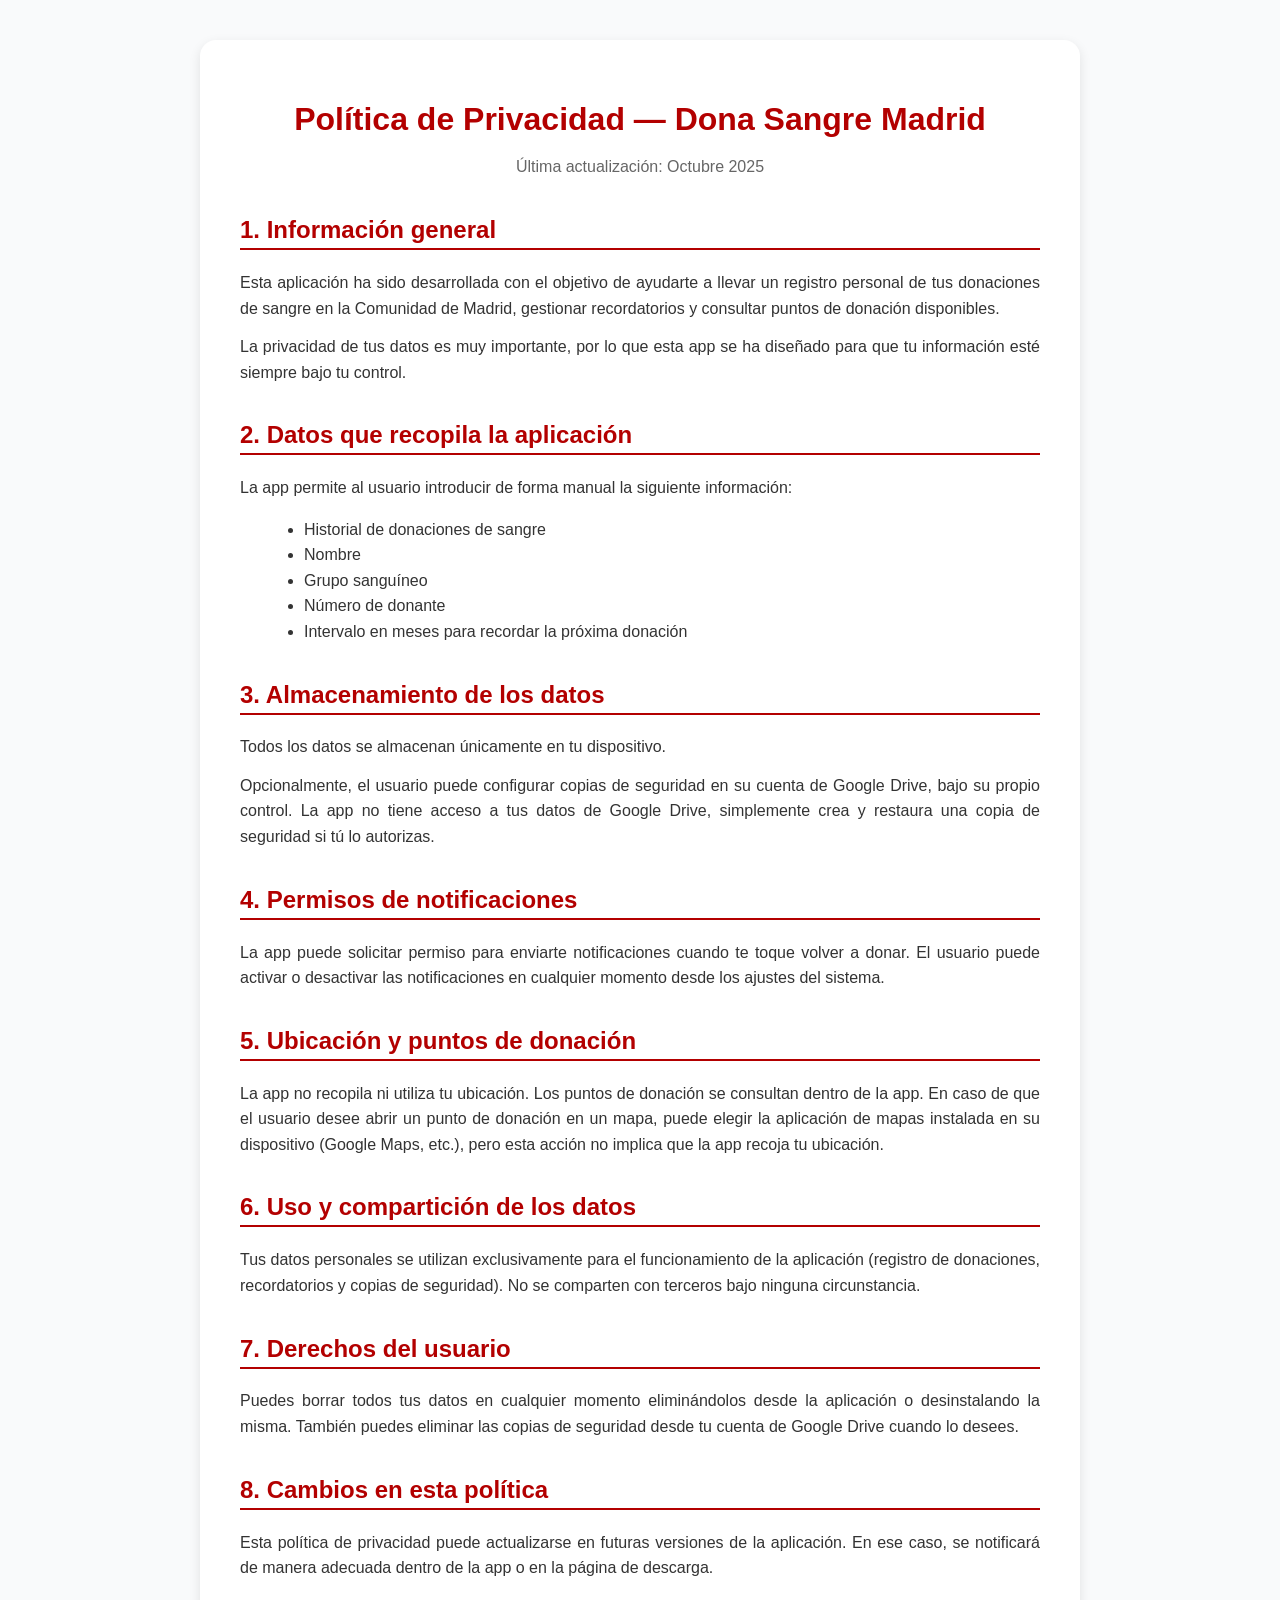
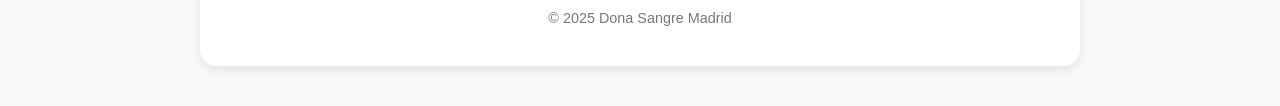
==== privacy.html @ d6a0627e "Initial webpage content" ====
<!doctype html>
<html lang="es">
<head>
  <meta charset="utf-8">
  <title>Política de Privacidad — Dona Sangre Madrid</title>
  <style>
    body {
      font-family: "Segoe UI", Roboto, Helvetica, Arial, sans-serif;
      background-color: #f9fafb;
      color: #333;
      margin: 0;
      padding: 0;
      display: flex;
      justify-content: center;
      align-items: flex-start;
      min-height: 100vh;
    }

    main {
      max-width: 800px;
      background: #fff;
      padding: 40px;
      margin: 40px 20px;
      border-radius: 16px;
      box-shadow: 0 4px 12px rgba(0,0,0,0.1);
      text-align: left;
    }

    h1 {
      text-align: center;
      color: #b30000;
      margin-bottom: 0.5em;
    }

    h2 {
      color: #b30000;
      border-bottom: 2px solid #b30000;
      padding-bottom: 4px;
      margin-top: 1.5em;
    }

    p {
      line-height: 1.6;
      margin: 0.8em 0;
      text-align: justify;
    }

    ul {
      margin-left: 1.5em;
      line-height: 1.6;
    }

    p:last-of-type {
      margin-bottom: 0;
    }

    small {
      display: block;
      text-align: center;
      color: #777;
      margin-top: 2em;
      font-size: 0.9em;
    }

    @media (max-width: 600px) {
      main {
        padding: 25px;
      }
      h1 {
        font-size: 1.6em;
      }
      h2 {
        font-size: 1.2em;
      }
    }
  </style>
</head>
<body>
  <main>
    <h1>Política de Privacidad — Dona Sangre Madrid</h1>
    <p style="text-align:center; color:#666;">Última actualización: Octubre 2025</p>

    <h2>1. Información general</h2>
    <p>Esta aplicación ha sido desarrollada con el objetivo de ayudarte a llevar un registro personal de tus donaciones de sangre en la Comunidad de Madrid, gestionar recordatorios y consultar puntos de donación disponibles.</p>
    <p>La privacidad de tus datos es muy importante, por lo que esta app se ha diseñado para que tu información esté siempre bajo tu control.</p>

    <h2>2. Datos que recopila la aplicación</h2>
    <p>La app permite al usuario introducir de forma manual la siguiente información:</p>
    <ul>
      <li>Historial de donaciones de sangre</li>
      <li>Nombre</li>
      <li>Grupo sanguíneo</li>
      <li>Número de donante</li>
      <li>Intervalo en meses para recordar la próxima donación</li>
    </ul>

    <h2>3. Almacenamiento de los datos</h2>
    <p>Todos los datos se almacenan únicamente en tu dispositivo.</p>
    <p>Opcionalmente, el usuario puede configurar copias de seguridad en su cuenta de Google Drive, bajo su propio control. La app no tiene acceso a tus datos de Google Drive, simplemente crea y restaura una copia de seguridad si tú lo autorizas.</p>

    <h2>4. Permisos de notificaciones</h2>
    <p>La app puede solicitar permiso para enviarte notificaciones cuando te toque volver a donar. El usuario puede activar o desactivar las notificaciones en cualquier momento desde los ajustes del sistema.</p>

    <h2>5. Ubicación y puntos de donación</h2>
    <p>La app no recopila ni utiliza tu ubicación. Los puntos de donación se consultan dentro de la app. En caso de que el usuario desee abrir un punto de donación en un mapa, puede elegir la aplicación de mapas instalada en su dispositivo (Google Maps, etc.), pero esta acción no implica que la app recoja tu ubicación.</p>

    <h2>6. Uso y compartición de los datos</h2>
    <p>Tus datos personales se utilizan exclusivamente para el funcionamiento de la aplicación (registro de donaciones, recordatorios y copias de seguridad). No se comparten con terceros bajo ninguna circunstancia.</p>

    <h2>7. Derechos del usuario</h2>
    <p>Puedes borrar todos tus datos en cualquier momento eliminándolos desde la aplicación o desinstalando la misma. También puedes eliminar las copias de seguridad desde tu cuenta de Google Drive cuando lo desees.</p>

    <h2>8. Cambios en esta política</h2>
    <p>Esta política de privacidad puede actualizarse en futuras versiones de la aplicación. En ese caso, se notificará de manera adecuada dentro de la app o en la página de descarga.</p>

    <small>© 2025 Dona Sangre Madrid</small>
  </main>
</body>
</html>
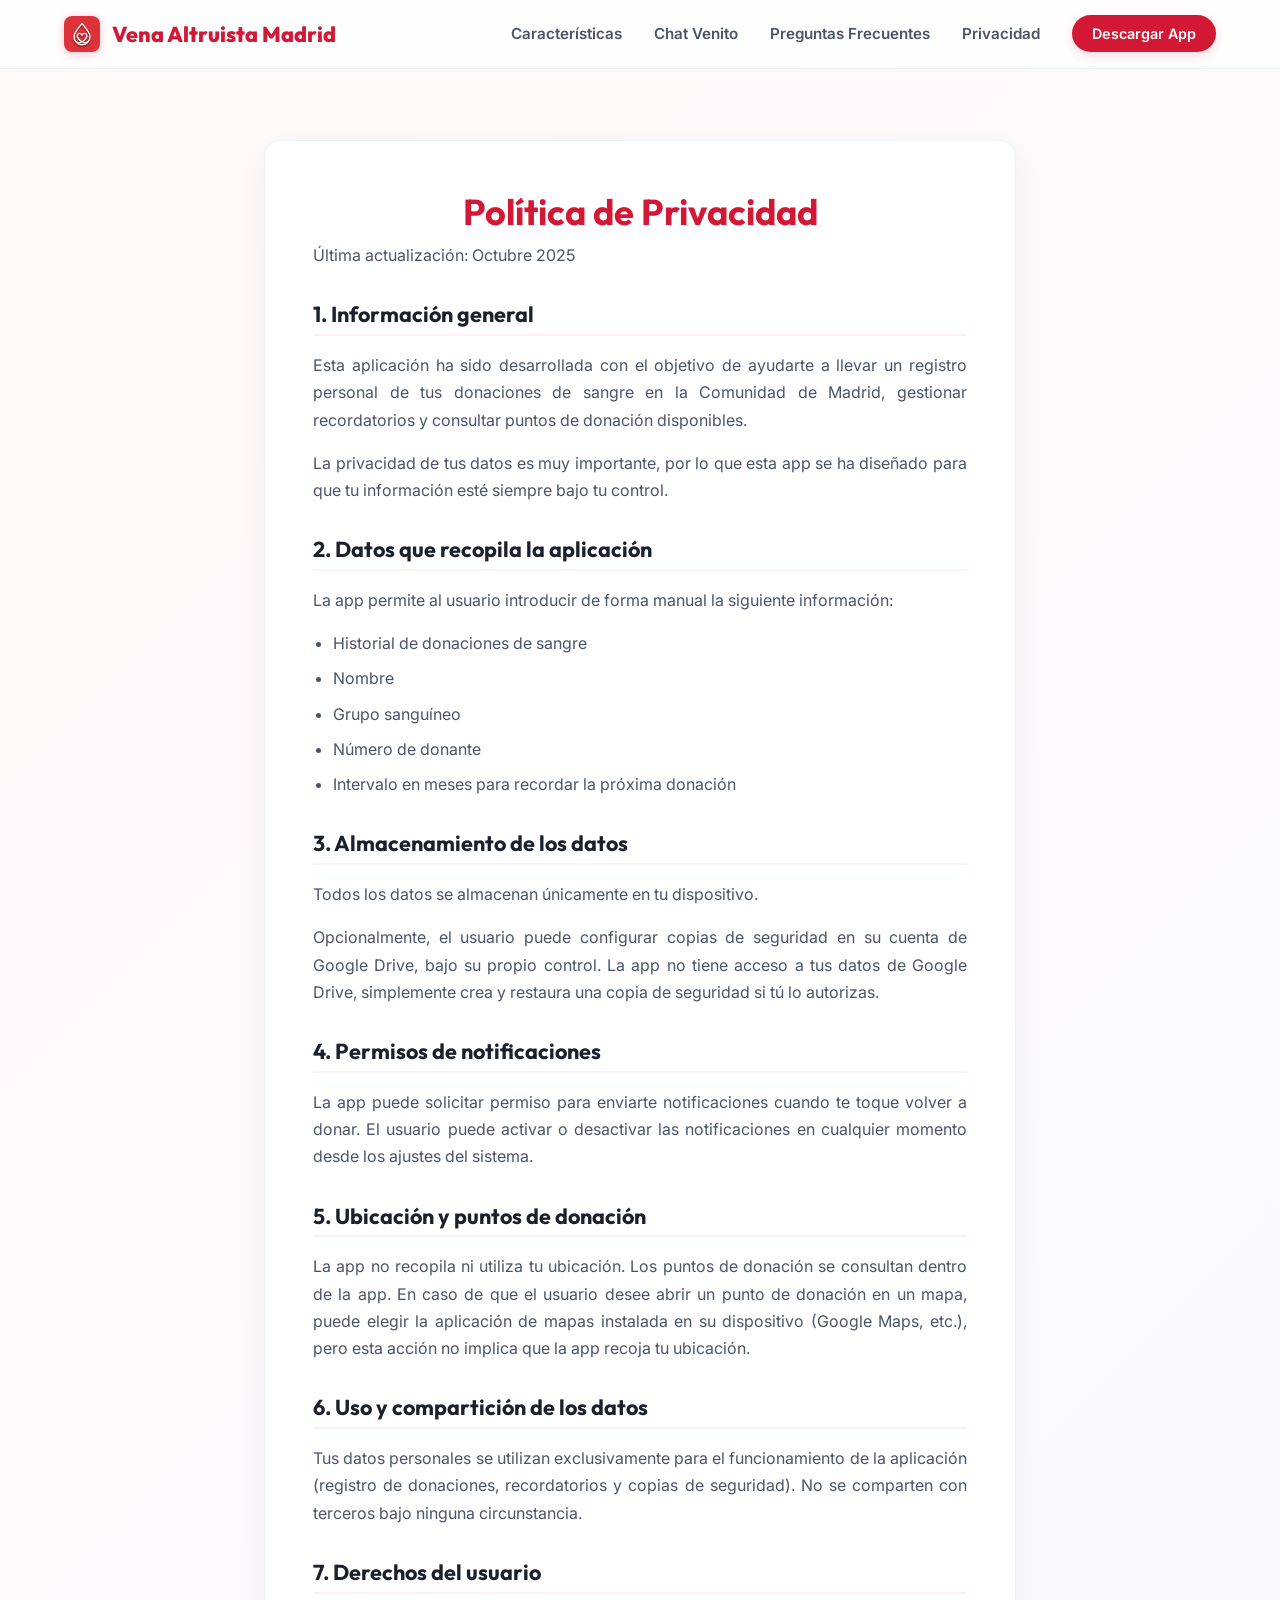
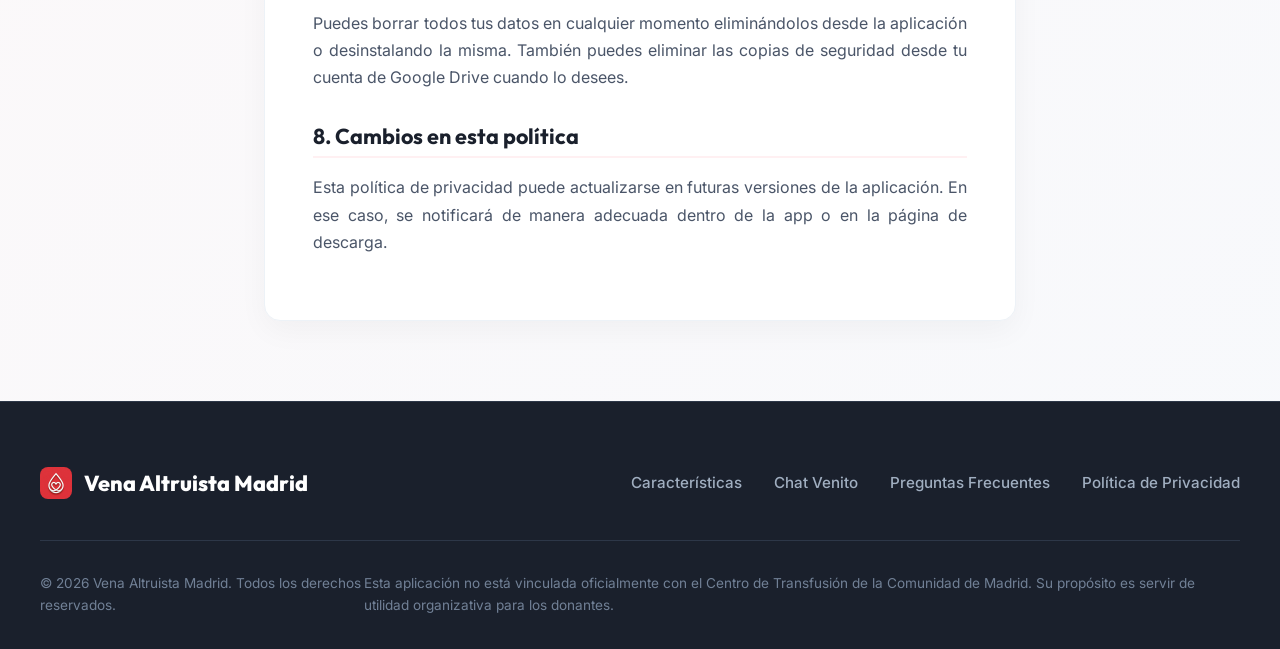
==== commit 24b5382b: "Add files via upload" ====
--- a/privacy.html
+++ b/privacy.html
@@ -1,119 +1,102 @@
-<!doctype html>
-<html lang="es">
-<head>
-  <meta charset="utf-8">
-  <title>Política de Privacidad — Dona Sangre Madrid</title>
-  <style>
-    body {
-      font-family: "Segoe UI", Roboto, Helvetica, Arial, sans-serif;
-      background-color: #f9fafb;
-      color: #333;
-      margin: 0;
-      padding: 0;
-      display: flex;
-      justify-content: center;
-      align-items: flex-start;
-      min-height: 100vh;
-    }
-
-    main {
-      max-width: 800px;
-      background: #fff;
-      padding: 40px;
-      margin: 40px 20px;
-      border-radius: 16px;
-      box-shadow: 0 4px 12px rgba(0,0,0,0.1);
-      text-align: left;
-    }
-
-    h1 {
-      text-align: center;
-      color: #b30000;
-      margin-bottom: 0.5em;
-    }
-
-    h2 {
-      color: #b30000;
-      border-bottom: 2px solid #b30000;
-      padding-bottom: 4px;
-      margin-top: 1.5em;
-    }
-
-    p {
-      line-height: 1.6;
-      margin: 0.8em 0;
-      text-align: justify;
-    }
-
-    ul {
-      margin-left: 1.5em;
-      line-height: 1.6;
-    }
-
-    p:last-of-type {
-      margin-bottom: 0;
-    }
-
-    small {
-      display: block;
-      text-align: center;
-      color: #777;
-      margin-top: 2em;
-      font-size: 0.9em;
-    }
-
-    @media (max-width: 600px) {
-      main {
-        padding: 25px;
-      }
-      h1 {
-        font-size: 1.6em;
-      }
-      h2 {
-        font-size: 1.2em;
-      }
-    }
-  </style>
-</head>
-<body>
-  <main>
-    <h1>Política de Privacidad — Dona Sangre Madrid</h1>
-    <p style="text-align:center; color:#666;">Última actualización: Octubre 2025</p>
-
-    <h2>1. Información general</h2>
-    <p>Esta aplicación ha sido desarrollada con el objetivo de ayudarte a llevar un registro personal de tus donaciones de sangre en la Comunidad de Madrid, gestionar recordatorios y consultar puntos de donación disponibles.</p>
-    <p>La privacidad de tus datos es muy importante, por lo que esta app se ha diseñado para que tu información esté siempre bajo tu control.</p>
-
-    <h2>2. Datos que recopila la aplicación</h2>
-    <p>La app permite al usuario introducir de forma manual la siguiente información:</p>
-    <ul>
-      <li>Historial de donaciones de sangre</li>
-      <li>Nombre</li>
-      <li>Grupo sanguíneo</li>
-      <li>Número de donante</li>
-      <li>Intervalo en meses para recordar la próxima donación</li>
-    </ul>
-
-    <h2>3. Almacenamiento de los datos</h2>
-    <p>Todos los datos se almacenan únicamente en tu dispositivo.</p>
-    <p>Opcionalmente, el usuario puede configurar copias de seguridad en su cuenta de Google Drive, bajo su propio control. La app no tiene acceso a tus datos de Google Drive, simplemente crea y restaura una copia de seguridad si tú lo autorizas.</p>
-
-    <h2>4. Permisos de notificaciones</h2>
-    <p>La app puede solicitar permiso para enviarte notificaciones cuando te toque volver a donar. El usuario puede activar o desactivar las notificaciones en cualquier momento desde los ajustes del sistema.</p>
-
-    <h2>5. Ubicación y puntos de donación</h2>
-    <p>La app no recopila ni utiliza tu ubicación. Los puntos de donación se consultan dentro de la app. En caso de que el usuario desee abrir un punto de donación en un mapa, puede elegir la aplicación de mapas instalada en su dispositivo (Google Maps, etc.), pero esta acción no implica que la app recoja tu ubicación.</p>
-
-    <h2>6. Uso y compartición de los datos</h2>
-    <p>Tus datos personales se utilizan exclusivamente para el funcionamiento de la aplicación (registro de donaciones, recordatorios y copias de seguridad). No se comparten con terceros bajo ninguna circunstancia.</p>
-
-    <h2>7. Derechos del usuario</h2>
-    <p>Puedes borrar todos tus datos en cualquier momento eliminándolos desde la aplicación o desinstalando la misma. También puedes eliminar las copias de seguridad desde tu cuenta de Google Drive cuando lo desees.</p>
-
-    <h2>8. Cambios en esta política</h2>
-    <p>Esta política de privacidad puede actualizarse en futuras versiones de la aplicación. En ese caso, se notificará de manera adecuada dentro de la app o en la página de descarga.</p>
-
-    <small>© 2025 Dona Sangre Madrid</small>
-  </main>
-</body>
-</html>
+<!doctype html>
+<html lang="es">
+<head>
+  <meta charset="utf-8">
+  <meta name="viewport" content="width=device-width, initial-scale=1.0">
+  
+  <!-- SEO Meta Tags -->
+  <title>Política de Privacidad — Vena Altruista Madrid</title>
+  <meta name="description" content="Política de privacidad de la aplicación Vena Altruista Madrid. Tu privacidad es lo primero: conoce cómo tratamos tus datos de forma 100% local.">
+  <meta name="robots" content="noindex, follow">
+  <link rel="canonical" href="https://carlisoft.github.io/Web-DonaSangreMadrid/privacy.html">
+
+  <!-- Favicon -->
+  <link rel="icon" type="image/jpeg" href="logo.jpg">
+
+  <!-- Local Premium Styling -->
+  <link rel="stylesheet" href="styles.css">
+</head>
+<body>
+
+  <!-- Navigation -->
+  <header>
+    <div class="nav-container">
+      <a href="./index.html" class="logo">
+        <img src="logo.jpg" alt="Vena Altruista Madrid Logo" style="width: 36px; height: 36px; border-radius: 8px; object-fit: cover; box-shadow: 0 2px 8px rgba(211, 24, 53, 0.25);">
+        <span>Vena Altruista Madrid</span>
+      </a>
+      <ul class="nav-menu">
+        <li><a href="./index.html#features" class="nav-link">Características</a></li>
+        <li><a href="./index.html#venito" class="nav-link">Chat Venito</a></li>
+        <li><a href="./index.html#faq" class="nav-link">Preguntas Frecuentes</a></li>
+        <li><a href="./privacy.html" class="nav-link">Privacidad</a></li>
+        <li><a href="https://play.google.com/store/apps/details?id=com.carlisoft.donasangremadrid" target="_blank" rel="noopener" class="nav-btn">Descargar App</a></li>
+      </ul>
+    </div>
+  </header>
+
+  <!-- Legal Main Section -->
+  <main class="legal-main">
+    <article class="legal-card">
+      <h1>Política de Privacidad</h1>
+      <p class="legal-date">Última actualización: Octubre 2025</p>
+
+      <h2>1. Información general</h2>
+      <p>Esta aplicación ha sido desarrollada con el objetivo de ayudarte a llevar un registro personal de tus donaciones de sangre en la Comunidad de Madrid, gestionar recordatorios y consultar puntos de donación disponibles.</p>
+      <p>La privacidad de tus datos es muy importante, por lo que esta app se ha diseñado para que tu información esté siempre bajo tu control.</p>
+
+      <h2>2. Datos que recopila la aplicación</h2>
+      <p>La app permite al usuario introducir de forma manual la siguiente información:</p>
+      <ul>
+        <li>Historial de donaciones de sangre</li>
+        <li>Nombre</li>
+        <li>Grupo sanguíneo</li>
+        <li>Número de donante</li>
+        <li>Intervalo en meses para recordar la próxima donación</li>
+      </ul>
+
+      <h2>3. Almacenamiento de los datos</h2>
+      <p>Todos los datos se almacenan únicamente en tu dispositivo.</p>
+      <p>Opcionalmente, el usuario puede configurar copias de seguridad en su cuenta de Google Drive, bajo su propio control. La app no tiene acceso a tus datos de Google Drive, simplemente crea y restaura una copia de seguridad si tú lo autorizas.</p>
+
+      <h2>4. Permisos de notificaciones</h2>
+      <p>La app puede solicitar permiso para enviarte notificaciones cuando te toque volver a donar. El usuario puede activar o desactivar las notificaciones en cualquier momento desde los ajustes del sistema.</p>
+
+      <h2>5. Ubicación y puntos de donación</h2>
+      <p>La app no recopila ni utiliza tu ubicación. Los puntos de donación se consultan dentro de la app. En caso de que el usuario desee abrir un punto de donación en un mapa, puede elegir la aplicación de mapas instalada en su dispositivo (Google Maps, etc.), pero esta acción no implica que la app recoja tu ubicación.</p>
+
+      <h2>6. Uso y compartición de los datos</h2>
+      <p>Tus datos personales se utilizan exclusivamente para el funcionamiento de la aplicación (registro de donaciones, recordatorios y copias de seguridad). No se comparten con terceros bajo ninguna circunstancia.</p>
+
+      <h2>7. Derechos del usuario</h2>
+      <p>Puedes borrar todos tus datos en cualquier momento eliminándolos desde la aplicación o desinstalando la misma. También puedes eliminar las copias de seguridad desde tu cuenta de Google Drive cuando lo desees.</p>
+
+      <h2>8. Cambios en esta política</h2>
+      <p>Esta política de privacidad puede actualizarse en futuras versiones de la aplicación. En ese caso, se notificará de manera adecuada dentro de la app o en la página de descarga.</p>
+    </article>
+  </main>
+
+  <!-- Footer -->
+  <footer>
+    <div class="footer-container">
+      <div class="footer-top">
+        <div class="footer-logo">
+          <img src="logo.jpg" alt="Vena Altruista Madrid Logo" style="width: 32px; height: 32px; border-radius: 8px; object-fit: cover;">
+          <span>Vena Altruista Madrid</span>
+        </div>
+        <div class="footer-links">
+          <a href="./index.html#features" class="footer-link">Características</a>
+          <a href="./index.html#venito" class="footer-link">Chat Venito</a>
+          <a href="./index.html#faq" class="footer-link">Preguntas Frecuentes</a>
+          <a href="./privacy.html" class="footer-link">Política de Privacidad</a>
+        </div>
+      </div>
+      <div class="footer-bottom">
+        <p>&copy; 2026 Vena Altruista Madrid. Todos los derechos reservados.</p>
+        <p>Esta aplicación no está vinculada oficialmente con el Centro de Transfusión de la Comunidad de Madrid. Su propósito es servir de utilidad organizativa para los donantes.</p>
+      </div>
+    </div>
+  </footer>
+
+</body>
+</html>
--- a/styles.css
+++ b/styles.css
@@ -0,0 +1,715 @@
+/* Dona Sangre Madrid - Design System & Styles */
+@import url('https://fonts.googleapis.com/css2?family=Inter:wght@300;400;500;600;700&family=Outfit:wght@400;500;600;700;800&display=swap');
+
+:root {
+  --primary: #d31835;
+  --primary-hover: #b00f27;
+  --primary-light: #fff0f2;
+  --primary-glow: rgba(211, 24, 53, 0.15);
+  --bg-gradient: linear-gradient(135deg, #fef8f8 0%, #f7f9fc 100%);
+  --text-primary: #1a202c;
+  --text-secondary: #4a5568;
+  --text-muted: #718096;
+  --card-bg: #ffffff;
+  --card-shadow: 0 10px 30px rgba(0, 0, 0, 0.04);
+  --card-shadow-hover: 0 20px 40px rgba(211, 24, 53, 0.08);
+  --nav-bg: rgba(255, 255, 255, 0.85);
+  --border-color: #edf2f7;
+  --max-width: 1200px;
+  --radius-lg: 24px;
+  --radius-md: 16px;
+  --radius-sm: 8px;
+  --transition: all 0.3s cubic-bezier(0.4, 0, 0.2, 1);
+}
+
+/* Reset */
+* {
+  box-sizing: border-box;
+  margin: 0;
+  padding: 0;
+}
+
+html {
+  scroll-behavior: smooth;
+}
+
+body {
+  font-family: 'Inter', -apple-system, BlinkMacSystemFont, "Segoe UI", Roboto, Helvetica, Arial, sans-serif;
+  background: var(--bg-gradient);
+  color: var(--text-primary);
+  line-height: 1.6;
+  overflow-x: hidden;
+  -webkit-font-smoothing: antialiased;
+}
+
+h1, h2, h3 {
+  font-family: 'Outfit', sans-serif;
+  font-weight: 700;
+  color: var(--text-primary);
+  line-height: 1.25;
+}
+
+a {
+  color: var(--primary);
+  text-decoration: none;
+  transition: var(--transition);
+}
+
+a:hover {
+  color: var(--primary-hover);
+}
+
+/* Header & Navigation */
+header {
+  position: fixed;
+  top: 0;
+  left: 0;
+  width: 100%;
+  z-index: 1000;
+  background: var(--nav-bg);
+  backdrop-filter: blur(12px);
+  -webkit-backdrop-filter: blur(12px);
+  border-bottom: 1px solid var(--border-color);
+  transition: var(--transition);
+}
+
+.nav-container {
+  max-width: var(--max-width);
+  margin: 0 auto;
+  padding: 16px 24px;
+  display: flex;
+  justify-content: space-between;
+  align-items: center;
+}
+
+.logo {
+  display: flex;
+  align-items: center;
+  gap: 12px;
+  font-family: 'Outfit', sans-serif;
+  font-size: 1.35rem;
+  font-weight: 800;
+  color: var(--primary);
+}
+
+.logo svg {
+  fill: var(--primary);
+  width: 32px;
+  height: 32px;
+  filter: drop-shadow(0 2px 4px rgba(211, 24, 53, 0.2));
+  animation: heartbeat 1.5s infinite alternate;
+}
+
+@keyframes heartbeat {
+  0% { transform: scale(1); }
+  100% { transform: scale(1.08); }
+}
+
+.nav-menu {
+  display: flex;
+  gap: 32px;
+  list-style: none;
+  align-items: center;
+}
+
+.nav-link {
+  font-weight: 600;
+  font-size: 0.95rem;
+  color: var(--text-secondary);
+}
+
+.nav-link:hover {
+  color: var(--primary);
+}
+
+.nav-btn {
+  background: var(--primary);
+  color: white;
+  padding: 10px 20px;
+  border-radius: 50px;
+  font-weight: 600;
+  font-size: 0.9rem;
+  box-shadow: 0 4px 12px var(--primary-glow);
+}
+
+.nav-btn:hover {
+  background: var(--primary-hover);
+  color: white;
+  transform: translateY(-2px);
+}
+
+/* Hero Section */
+.hero {
+  padding: 160px 24px 80px;
+  max-width: var(--max-width);
+  margin: 0 auto;
+  display: grid;
+  grid-template-columns: 1.2fr 0.8fr;
+  gap: 64px;
+  align-items: center;
+}
+
+.hero-content {
+  display: flex;
+  flex-direction: column;
+  gap: 24px;
+}
+
+.badge {
+  display: inline-flex;
+  align-items: center;
+  align-self: flex-start;
+  gap: 8px;
+  background: var(--primary-light);
+  color: var(--primary);
+  padding: 6px 16px;
+  border-radius: 50px;
+  font-size: 0.85rem;
+  font-weight: 700;
+  text-transform: uppercase;
+  letter-spacing: 1px;
+}
+
+.hero-title {
+  font-size: 3.5rem;
+  letter-spacing: -0.02em;
+}
+
+.hero-title span {
+  color: var(--primary);
+  position: relative;
+  display: inline-block;
+}
+
+.hero-title span::after {
+  content: '';
+  position: absolute;
+  bottom: 4px;
+  left: 0;
+  width: 100%;
+  height: 8px;
+  background: var(--primary-glow);
+  z-index: -1;
+  border-radius: 4px;
+}
+
+.hero-desc {
+  font-size: 1.2rem;
+  color: var(--text-secondary);
+  max-width: 580px;
+}
+
+.hero-ctas {
+  display: flex;
+  gap: 16px;
+  align-items: center;
+  margin-top: 12px;
+}
+
+.google-play-badge {
+  display: inline-block;
+  height: 56px;
+  transition: var(--transition);
+}
+
+.google-play-badge:hover {
+  transform: translateY(-4px);
+  filter: drop-shadow(0 8px 16px rgba(0,0,0,0.15));
+}
+
+.google-play-badge img {
+  height: 100%;
+  width: auto;
+}
+
+.btn-secondary {
+  height: 56px;
+  display: inline-flex;
+  align-items: center;
+  padding: 0 28px;
+  background: transparent;
+  border: 2px solid var(--border-color);
+  color: var(--text-secondary);
+  border-radius: 14px;
+  font-weight: 600;
+  transition: var(--transition);
+}
+
+.btn-secondary:hover {
+  border-color: var(--primary);
+  color: var(--primary);
+  background: var(--primary-light);
+  transform: translateY(-2px);
+}
+
+.hero-image {
+  position: relative;
+  display: flex;
+  justify-content: center;
+  align-items: center;
+}
+
+.hero-image-bg {
+  position: absolute;
+  width: 110%;
+  height: 110%;
+  background: radial-gradient(circle, var(--primary-glow) 0%, transparent 70%);
+  z-index: -1;
+  border-radius: 50%;
+}
+
+.hero-mockup {
+  max-width: 100%;
+  height: auto;
+  border-radius: 36px;
+  filter: drop-shadow(0 20px 40px rgba(0,0,0,0.12));
+  animation: float 6s ease-in-out infinite;
+}
+
+@keyframes float {
+  0%, 100% { transform: translateY(0); }
+  50% { transform: translateY(-15px); }
+}
+
+/* Features Section */
+.features-section {
+  padding: 80px 24px;
+  background: #ffffff;
+  border-top: 1px solid var(--border-color);
+  border-bottom: 1px solid var(--border-color);
+}
+
+.section-container {
+  max-width: var(--max-width);
+  margin: 0 auto;
+}
+
+.section-header {
+  text-align: center;
+  max-width: 700px;
+  margin: 0 auto 64px;
+  display: flex;
+  flex-direction: column;
+  gap: 16px;
+}
+
+.section-title {
+  font-size: 2.25rem;
+}
+
+.section-desc {
+  font-size: 1.1rem;
+  color: var(--text-secondary);
+}
+
+.features-grid {
+  display: grid;
+  grid-template-columns: repeat(auto-fit, minmax(280px, 1fr));
+  gap: 32px;
+}
+
+.feature-card {
+  background: var(--bg-gradient);
+  border: 1px solid var(--border-color);
+  border-radius: var(--radius-md);
+  padding: 40px 32px;
+  transition: var(--transition);
+  display: flex;
+  flex-direction: column;
+  gap: 20px;
+}
+
+.feature-card:hover {
+  transform: translateY(-8px);
+  background: #ffffff;
+  border-color: rgba(211, 24, 53, 0.2);
+  box-shadow: var(--card-shadow-hover);
+}
+
+.feature-icon-wrapper {
+  width: 56px;
+  height: 56px;
+  border-radius: 12px;
+  background: white;
+  display: flex;
+  align-items: center;
+  justify-content: center;
+  box-shadow: 0 4px 12px rgba(0,0,0,0.03);
+  color: var(--primary);
+  font-size: 1.5rem;
+  border: 1px solid var(--border-color);
+}
+
+.feature-card:hover .feature-icon-wrapper {
+  background: var(--primary);
+  color: white;
+  border-color: var(--primary);
+}
+
+.feature-card h3 {
+  font-size: 1.25rem;
+  font-weight: 700;
+}
+
+.feature-card p {
+  color: var(--text-secondary);
+  font-size: 0.95rem;
+  line-height: 1.6;
+}
+
+/* Call to Action Section */
+.cta-banner {
+  padding: 80px 24px;
+  max-width: var(--max-width);
+  margin: 40px auto;
+  background: linear-gradient(135deg, #1a202c 0%, #2d3748 100%);
+  border-radius: var(--radius-lg);
+  color: white;
+  text-align: center;
+  position: relative;
+  overflow: hidden;
+  box-shadow: 0 20px 40px rgba(0,0,0,0.15);
+}
+
+.cta-banner::before {
+  content: '';
+  position: absolute;
+  top: -150px;
+  right: -150px;
+  width: 300px;
+  height: 300px;
+  background: rgba(211, 24, 53, 0.15);
+  border-radius: 50%;
+  filter: blur(50px);
+}
+
+.cta-banner::after {
+  content: '';
+  position: absolute;
+  bottom: -150px;
+  left: -150px;
+  width: 300px;
+  height: 300px;
+  background: rgba(211, 24, 53, 0.15);
+  border-radius: 50%;
+  filter: blur(50px);
+}
+
+.cta-content {
+  position: relative;
+  z-index: 2;
+  max-width: 650px;
+  margin: 0 auto;
+  display: flex;
+  flex-direction: column;
+  gap: 24px;
+  align-items: center;
+}
+
+.cta-content h2 {
+  color: white;
+  font-size: 2.5rem;
+}
+
+.cta-content p {
+  color: #a0aec0;
+  font-size: 1.15rem;
+}
+
+/* FAQ or Info Section */
+.info-section {
+  padding: 80px 24px;
+  max-width: var(--max-width);
+  margin: 0 auto;
+}
+
+.faq-grid {
+  display: grid;
+  grid-template-columns: 1fr 1fr;
+  gap: 40px;
+  margin-top: 48px;
+}
+
+.faq-item {
+  background: var(--card-bg);
+  border: 1px solid var(--border-color);
+  border-radius: var(--radius-md);
+  padding: 32px;
+  box-shadow: var(--card-shadow);
+}
+
+.faq-item h3 {
+  font-size: 1.15rem;
+  margin-bottom: 12px;
+  color: var(--primary);
+  display: flex;
+  align-items: center;
+  gap: 10px;
+}
+
+.faq-item p {
+  color: var(--text-secondary);
+  font-size: 0.95rem;
+}
+
+/* Legal Document View */
+.legal-main {
+  padding-top: 140px;
+  padding-bottom: 80px;
+  max-width: 800px;
+  margin: 0 auto;
+  padding-left: 24px;
+  padding-right: 24px;
+}
+
+.legal-card {
+  background: #ffffff;
+  border: 1px solid var(--border-color);
+  border-radius: var(--radius-md);
+  padding: 48px;
+  box-shadow: var(--card-shadow);
+}
+
+.legal-card h1 {
+  font-size: 2.25rem;
+  color: var(--primary);
+  margin-bottom: 8px;
+  text-align: center;
+}
+
+.legal-date {
+  color: var(--text-muted);
+  text-align: center;
+  margin-bottom: 40px;
+  font-size: 0.95rem;
+}
+
+.legal-card h2 {
+  font-size: 1.35rem;
+  margin-top: 32px;
+  margin-bottom: 16px;
+  color: var(--text-primary);
+  border-bottom: 2px solid var(--primary-light);
+  padding-bottom: 6px;
+}
+
+.legal-card p, .legal-card ul {
+  color: var(--text-secondary);
+  font-size: 1rem;
+  line-height: 1.7;
+  margin-bottom: 16px;
+  text-align: justify;
+}
+
+.legal-card ul {
+  padding-left: 20px;
+  margin-bottom: 24px;
+}
+
+.legal-card li {
+  margin-bottom: 8px;
+}
+
+/* Footer */
+footer {
+  background: #1a202c;
+  color: #a0aec0;
+  padding: 64px 24px 32px;
+  border-top: 1px solid #2d3748;
+}
+
+.footer-container {
+  max-width: var(--max-width);
+  margin: 0 auto;
+  display: flex;
+  flex-direction: column;
+  gap: 40px;
+}
+
+.footer-top {
+  display: flex;
+  justify-content: space-between;
+  align-items: center;
+  flex-wrap: wrap;
+  gap: 24px;
+}
+
+.footer-logo {
+  display: flex;
+  align-items: center;
+  gap: 12px;
+  font-family: 'Outfit', sans-serif;
+  font-size: 1.35rem;
+  font-weight: 800;
+  color: white;
+}
+
+.footer-logo svg {
+  fill: var(--primary);
+  width: 32px;
+  height: 32px;
+}
+
+.footer-links {
+  display: flex;
+  gap: 32px;
+}
+
+.footer-link {
+  color: #a0aec0;
+  font-weight: 500;
+  font-size: 0.95rem;
+}
+
+.footer-link:hover {
+  color: white;
+}
+
+.footer-bottom {
+  display: flex;
+  justify-content: space-between;
+  align-items: center;
+  border-top: 1px solid #2d3748;
+  padding-top: 32px;
+  font-size: 0.85rem;
+  color: #718096;
+}
+
+/* Venito AI Section */
+.venito-section {
+  padding: 80px 24px;
+  max-width: var(--max-width);
+  margin: 0 auto;
+  display: grid;
+  grid-template-columns: 0.8fr 1.2fr;
+  gap: 64px;
+  align-items: center;
+}
+
+.venito-content {
+  display: flex;
+  flex-direction: column;
+  gap: 24px;
+}
+
+.venito-features {
+  list-style: none;
+  display: flex;
+  flex-direction: column;
+  gap: 16px;
+}
+
+.venito-features li {
+  display: flex;
+  gap: 12px;
+  align-items: flex-start;
+}
+
+.venito-features strong {
+  color: var(--primary);
+}
+
+.venito-mockup {
+  max-width: 100%;
+  height: auto;
+  border-radius: 36px;
+  filter: drop-shadow(0 20px 40px rgba(0,0,0,0.12));
+}
+
+/* Responsive adjustments */
+@media (max-width: 1024px) {
+  .hero {
+    grid-template-columns: 1fr;
+    text-align: center;
+    gap: 48px;
+    padding-top: 140px;
+  }
+  
+  .venito-section {
+    grid-template-columns: 1fr;
+    text-align: center;
+    gap: 48px;
+    padding-top: 40px;
+  }
+  
+  .venito-content {
+    align-items: center;
+  }
+  
+  .venito-features li {
+    text-align: left;
+  }
+  
+  .venito-mockup {
+    max-width: 320px;
+    order: 2;
+  }
+
+  .hero-content {
+    align-items: center;
+  }
+
+  .badge {
+    align-self: center;
+  }
+
+  .hero-title {
+    font-size: 2.75rem;
+  }
+
+  .hero-mockup {
+    max-width: 320px;
+  }
+
+  .faq-grid {
+    grid-template-columns: 1fr;
+    gap: 24px;
+  }
+}
+
+@media (max-width: 600px) {
+  .hero-title {
+    font-size: 2.25rem;
+  }
+
+  .hero-ctas {
+    flex-direction: column;
+    width: 100%;
+  }
+
+  .google-play-badge, .btn-secondary {
+    width: 100%;
+    max-width: 280px;
+    display: flex;
+    justify-content: center;
+  }
+
+  .google-play-badge img {
+    width: 100%;
+    height: auto;
+  }
+
+  .nav-menu {
+    display: none; /* simple hidden menu on mobile, or clean list */
+  }
+
+  .legal-card {
+    padding: 24px;
+  }
+
+  .footer-top {
+    flex-direction: column;
+    align-items: flex-start;
+  }
+
+  .footer-links {
+    flex-direction: column;
+    gap: 16px;
+  }
+
+  .footer-bottom {
+    flex-direction: column;
+    gap: 16px;
+    text-align: center;
+  }
+}
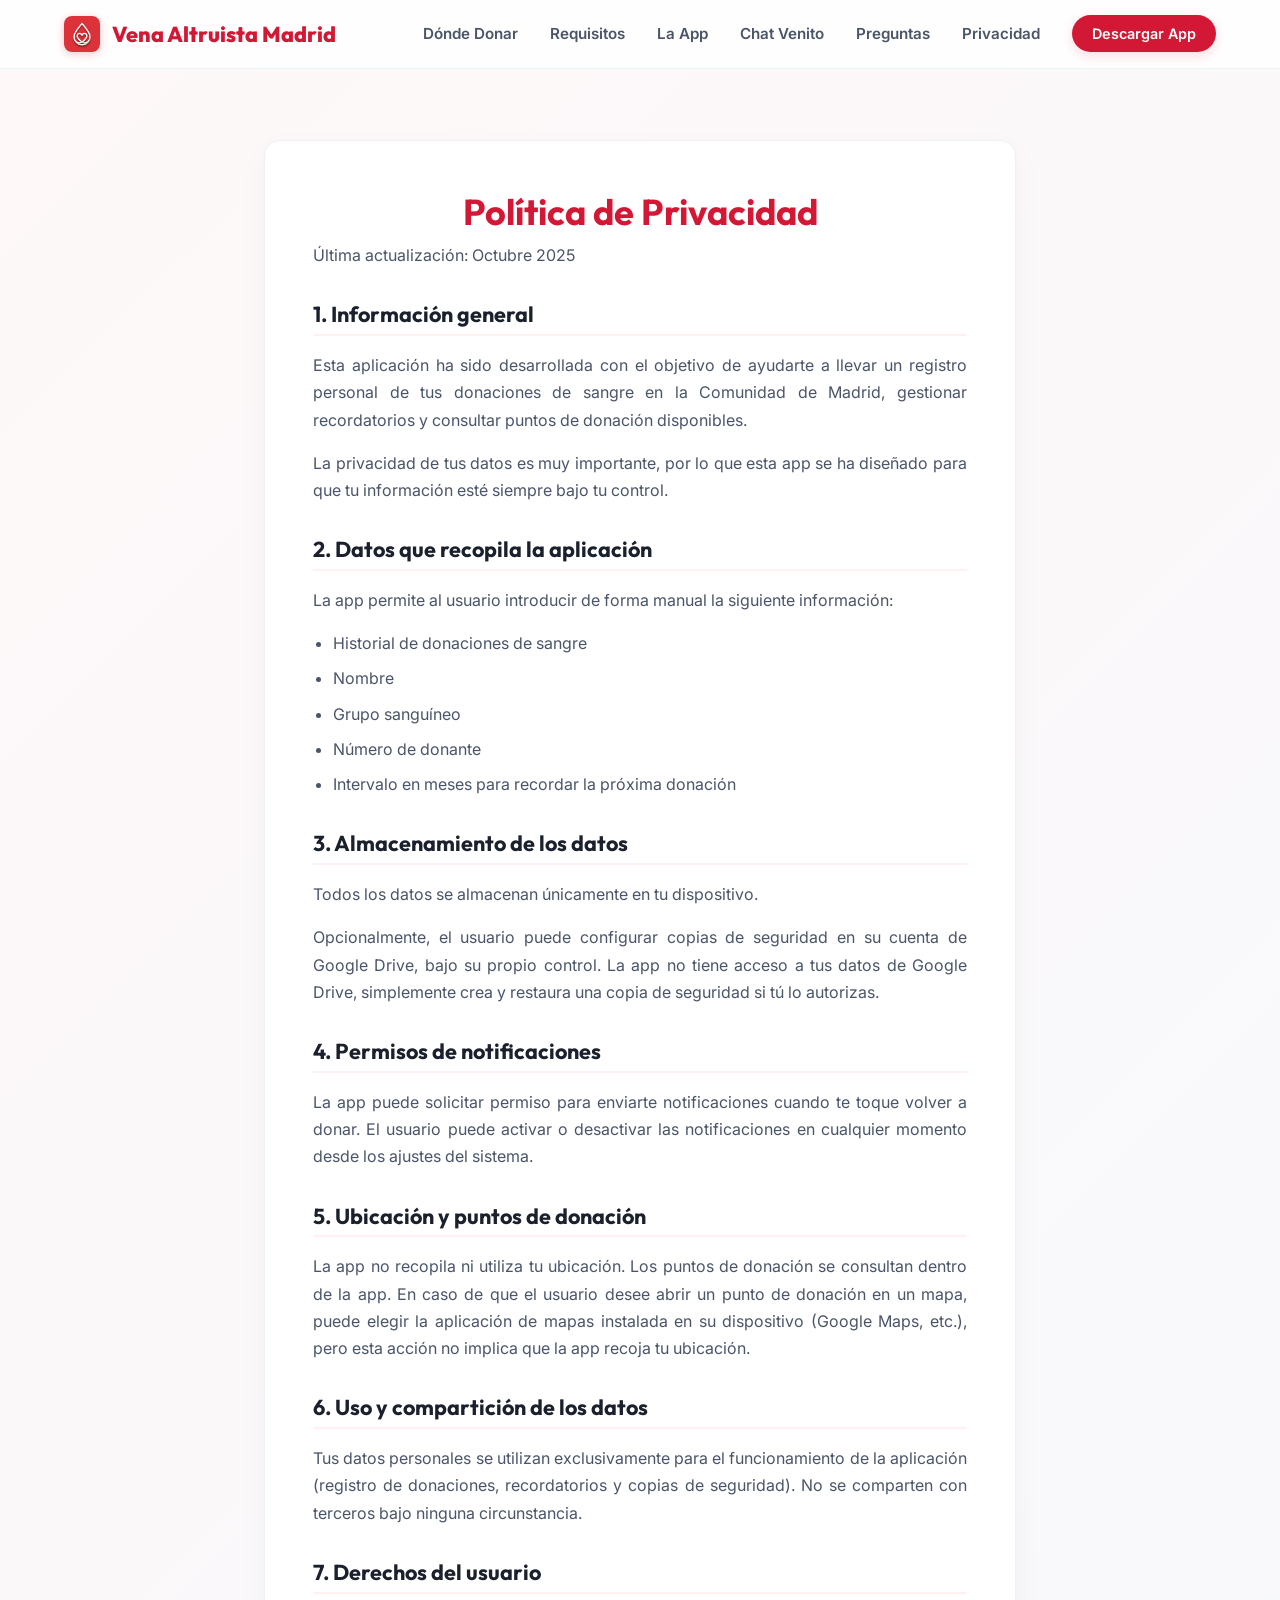
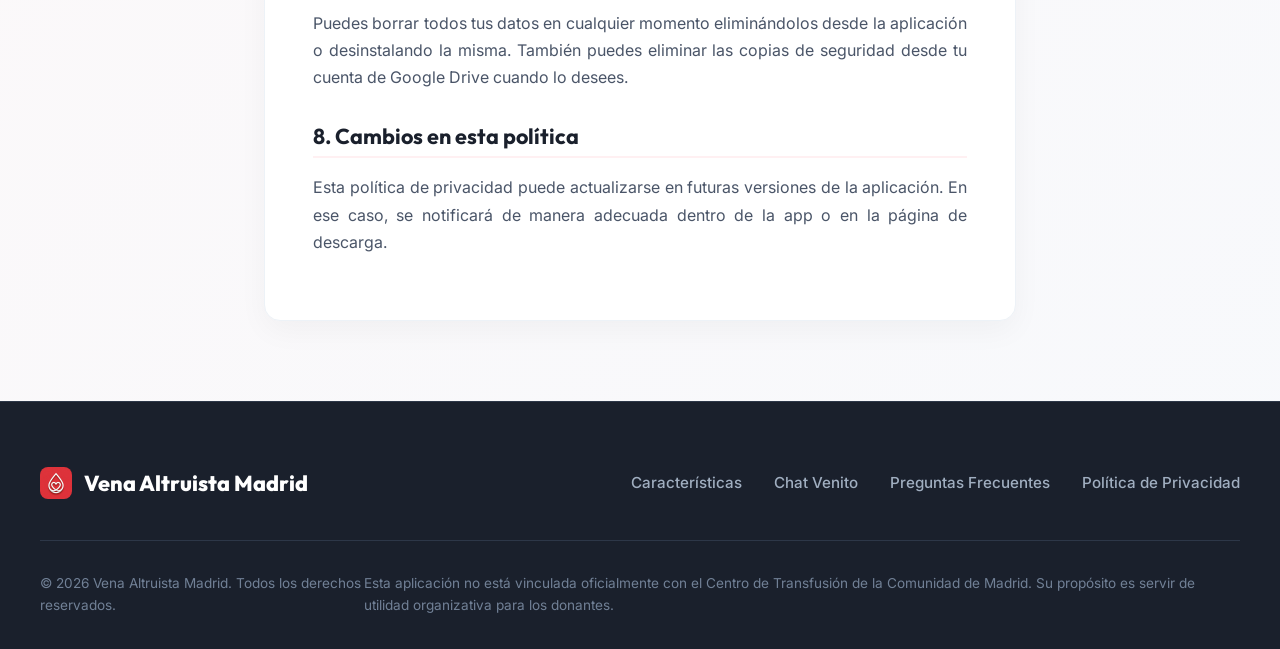
==== commit a9278ba1: "SEO: optimización para Dona Sangre Madrid, guía de puntos y sitemap" ====
--- a/privacy.html
+++ b/privacy.html
@@ -26,9 +26,11 @@
         <span>Vena Altruista Madrid</span>
       </a>
       <ul class="nav-menu">
-        <li><a href="./index.html#features" class="nav-link">Características</a></li>
+        <li><a href="./index.html#puntos" class="nav-link">Dónde Donar</a></li>
+        <li><a href="./index.html#requisitos" class="nav-link">Requisitos</a></li>
+        <li><a href="./index.html#features" class="nav-link">La App</a></li>
         <li><a href="./index.html#venito" class="nav-link">Chat Venito</a></li>
-        <li><a href="./index.html#faq" class="nav-link">Preguntas Frecuentes</a></li>
+        <li><a href="./index.html#faq" class="nav-link">Preguntas</a></li>
         <li><a href="./privacy.html" class="nav-link">Privacidad</a></li>
         <li><a href="https://play.google.com/store/apps/details?id=com.carlisoft.donasangremadrid" target="_blank" rel="noopener" class="nav-btn">Descargar App</a></li>
       </ul>
--- a/styles.css
+++ b/styles.css
@@ -80,6 +80,7 @@
   display: flex;
   justify-content: space-between;
   align-items: center;
+  position: relative;
 }
 
 .logo {
@@ -136,6 +137,41 @@
   background: var(--primary-hover);
   color: white;
   transform: translateY(-2px);
+}
+
+/* Hamburger toggle - hidden on desktop */
+.nav-toggle {
+  display: none;
+}
+
+.nav-burger {
+  display: none;
+  flex-direction: column;
+  justify-content: center;
+  gap: 5px;
+  width: 32px;
+  height: 32px;
+  cursor: pointer;
+  z-index: 1001;
+}
+
+.nav-burger span {
+  display: block;
+  width: 100%;
+  height: 3px;
+  background: var(--text-primary);
+  border-radius: 2px;
+  transition: var(--transition);
+}
+
+.nav-toggle:checked ~ .nav-burger span:nth-child(1) {
+  transform: translateY(8px) rotate(45deg);
+}
+.nav-toggle:checked ~ .nav-burger span:nth-child(2) {
+  opacity: 0;
+}
+.nav-toggle:checked ~ .nav-burger span:nth-child(3) {
+  transform: translateY(-8px) rotate(-45deg);
 }
 
 /* Hero Section */
@@ -682,15 +718,46 @@
     max-width: 280px;
     display: flex;
     justify-content: center;
+    height: auto;
   }
 
   .google-play-badge img {
     width: 100%;
     height: auto;
+    aspect-ratio: 250 / 60;
+    object-fit: contain;
+  }
+
+  .nav-burger {
+    display: flex;
   }
 
   .nav-menu {
-    display: none; /* simple hidden menu on mobile, or clean list */
+    display: flex;
+    flex-direction: column;
+    position: absolute;
+    top: 100%;
+    left: 0;
+    width: 100%;
+    background: var(--card-bg);
+    padding: 0 24px;
+    gap: 16px;
+    border-bottom: 1px solid var(--border-color);
+    box-shadow: var(--card-shadow);
+    max-height: 0;
+    overflow: hidden;
+    opacity: 0;
+    transition: var(--transition);
+  }
+
+  .nav-toggle:checked ~ .nav-menu {
+    max-height: 400px;
+    opacity: 1;
+    padding: 16px 24px 24px;
+  }
+
+  .nav-btn {
+    align-self: flex-start;
   }
 
   .legal-card {
@@ -713,3 +780,190 @@
     text-align: center;
   }
 }
+
+/* Madrid Donation Guide & SEO Components */
+.madrid-guide-section {
+  padding: 80px 24px;
+  background: #ffffff;
+  border-top: 1px solid var(--border-color);
+  border-bottom: 1px solid var(--border-color);
+}
+
+.madrid-stats-banner {
+  background: linear-gradient(135deg, var(--primary-light) 0%, #fff 100%);
+  border: 1px solid rgba(211, 24, 53, 0.15);
+  border-radius: var(--radius-md);
+  padding: 32px 40px;
+  display: flex;
+  align-items: center;
+  justify-content: space-between;
+  gap: 32px;
+  margin-bottom: 56px;
+  box-shadow: var(--card-shadow);
+}
+
+.madrid-stat-highlight {
+  display: flex;
+  flex-direction: column;
+  gap: 4px;
+}
+
+.madrid-stat-number {
+  font-family: 'Outfit', sans-serif;
+  font-size: 2.75rem;
+  font-weight: 800;
+  color: var(--primary);
+  line-height: 1;
+}
+
+.madrid-stat-label {
+  font-size: 1rem;
+  font-weight: 700;
+  color: var(--text-primary);
+}
+
+.madrid-stat-text {
+  font-size: 0.95rem;
+  color: var(--text-secondary);
+  max-width: 550px;
+}
+
+.points-grid {
+  display: grid;
+  grid-template-columns: repeat(auto-fit, minmax(320px, 1fr));
+  gap: 32px;
+  margin-bottom: 48px;
+}
+
+.point-card {
+  background: var(--bg-gradient);
+  border: 1px solid var(--border-color);
+  border-radius: var(--radius-md);
+  padding: 36px 30px;
+  transition: var(--transition);
+  display: flex;
+  flex-direction: column;
+  gap: 16px;
+}
+
+.point-card:hover {
+  transform: translateY(-6px);
+  background: #ffffff;
+  border-color: rgba(211, 24, 53, 0.25);
+  box-shadow: var(--card-shadow-hover);
+}
+
+.point-card-header {
+  display: flex;
+  align-items: center;
+  gap: 16px;
+}
+
+.point-badge {
+  font-size: 0.75rem;
+  font-weight: 700;
+  text-transform: uppercase;
+  letter-spacing: 0.5px;
+  padding: 4px 10px;
+  border-radius: 20px;
+  background: var(--primary-light);
+  color: var(--primary);
+}
+
+.point-card h3 {
+  font-size: 1.3rem;
+  color: var(--text-primary);
+}
+
+.point-card p {
+  color: var(--text-secondary);
+  font-size: 0.95rem;
+  line-height: 1.6;
+}
+
+.point-card ul {
+  list-style: none;
+  display: flex;
+  flex-direction: column;
+  gap: 8px;
+  margin-top: 8px;
+}
+
+.point-card li {
+  font-size: 0.9rem;
+  color: var(--text-secondary);
+  display: flex;
+  align-items: center;
+  gap: 8px;
+}
+
+.point-card li::before {
+  content: '✓';
+  color: var(--primary);
+  font-weight: bold;
+}
+
+/* Requirements Section */
+.requirements-section {
+  padding: 80px 24px;
+  background: var(--bg-gradient);
+}
+
+.requirements-grid {
+  display: grid;
+  grid-template-columns: repeat(auto-fit, minmax(260px, 1fr));
+  gap: 24px;
+}
+
+.req-card {
+  background: #ffffff;
+  border: 1px solid var(--border-color);
+  border-radius: var(--radius-md);
+  padding: 32px 24px;
+  box-shadow: var(--card-shadow);
+  display: flex;
+  flex-direction: column;
+  gap: 12px;
+  transition: var(--transition);
+}
+
+.req-card:hover {
+  transform: translateY(-4px);
+  border-color: rgba(211, 24, 53, 0.2);
+  box-shadow: var(--card-shadow-hover);
+}
+
+.req-icon {
+  font-size: 2rem;
+  line-height: 1;
+}
+
+.req-card h3 {
+  font-size: 1.15rem;
+  color: var(--text-primary);
+}
+
+.req-card p {
+  font-size: 0.9rem;
+  color: var(--text-secondary);
+  line-height: 1.55;
+}
+
+@media (max-width: 768px) {
+  .madrid-stats-banner {
+    flex-direction: column;
+    align-items: flex-start;
+    padding: 24px;
+    gap: 16px;
+  }
+  
+  .points-grid, .requirements-grid {
+    grid-template-columns: 1fr;
+  }
+}
+
+@media (prefers-reduced-motion: reduce) {
+  .hero-mockup, .logo svg {
+    animation: none;
+  }
+}
